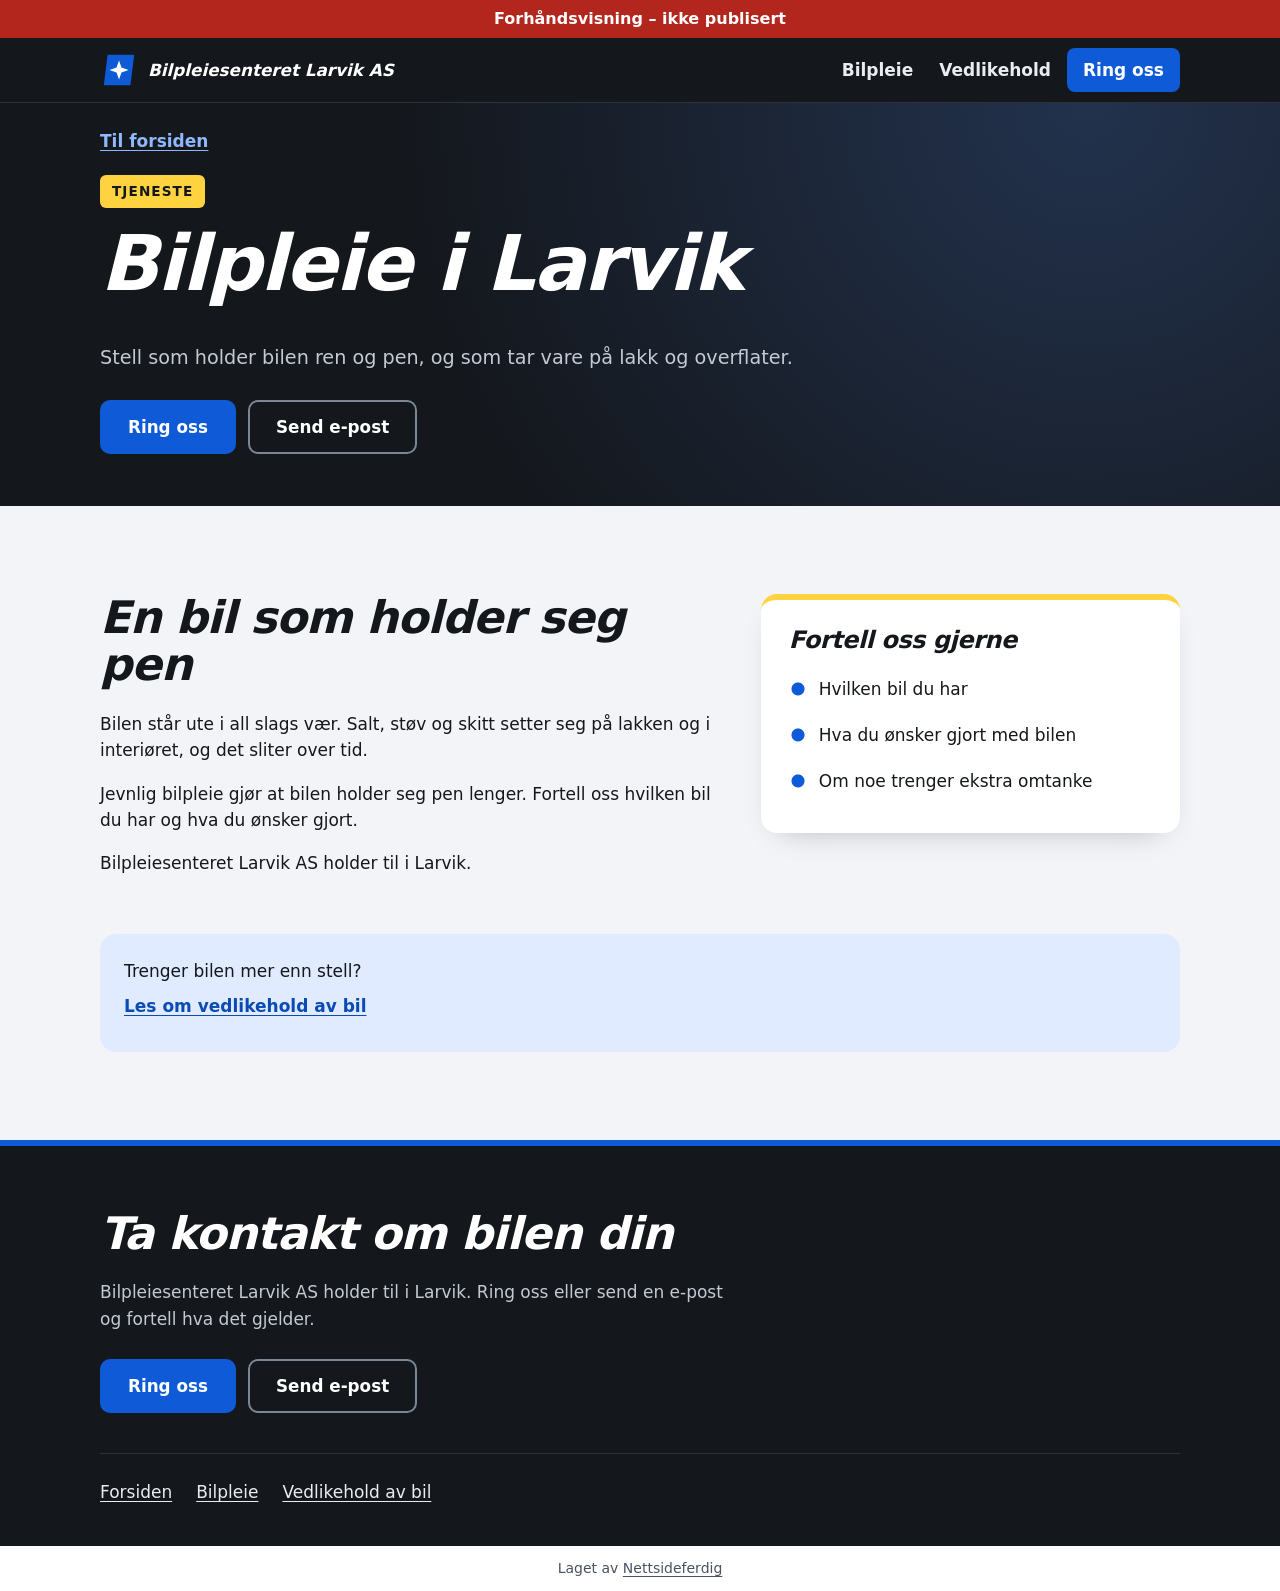
==== tjenester/bilpleie/index.html @ 91d70443 "Forhåndsvisning" ====
<!doctype html>
<html lang="nb">
<head>
<meta charset="utf-8">
<meta name="viewport" content="width=device-width, initial-scale=1">
<title>Bilstell i Larvik: bilpleie hos Bilpleiesenteret Larvik AS</title>
<meta name="description" content="Bilpleie som holder bilen ren og pen, og som tar vare på lakk og overflater. Vi holder til i Larvik. Ring oss eller send en e-post.">
<link rel="canonical" href="https://andersmathisen7-design.github.io/side-bilpleiesenteret-larvik-as-31901527/tjenester/bilpleie/">
<meta property="og:type" content="website">
<meta property="og:locale" content="nb_NO">
<meta property="og:site_name" content="Bilpleiesenteret Larvik AS">
<meta property="og:title" content="Bilstell i Larvik: bilpleie hos Bilpleiesenteret Larvik AS">
<meta property="og:description" content="Bilpleie som holder bilen ren og pen, og som tar vare på lakk og overflater. Vi holder til i Larvik. Ring oss eller send en e-post.">
<meta property="og:url" content="https://andersmathisen7-design.github.io/side-bilpleiesenteret-larvik-as-31901527/tjenester/bilpleie/">
<meta http-equiv="Content-Security-Policy" content="default-src 'none'; style-src 'self'; img-src 'self'; manifest-src 'self'; worker-src 'self'; script-src 'self'">
<link rel="stylesheet" href="../../style.css">
<meta name="theme-color" content="#0f5bd7">
<link rel="manifest" href="../../manifest.webmanifest">
<link rel="icon" href="../../icon.svg" type="image/svg+xml">
<script src="../../pwa.js" defer></script>
<meta name="robots" content="noindex,nofollow">
</head>
<body>
<div class="forhandsstripe">Forhåndsvisning – ikke publisert</div>
<header class="natt topp"><div class="bane topp-rad"><a class="logo" href="../../"><svg viewBox="0 0 40 40" aria-hidden="true"><path d="M8 4h28l-4 32H4z" fill="#0f5bd7"/><path d="M20 10l2.6 7.4L30 20l-7.4 2.6L20 30l-2.6-7.4L10 20l7.4-2.6z" fill="#fff"/></svg><span>Bilpleiesenteret Larvik AS</span></a><nav class="meny" aria-label="Hovedmeny"><a href="../../tjenester/bilpleie/">Bilpleie</a><a href="../../tjenester/vedlikehold-av-bil/">Vedlikehold</a><a class="ring" href="tel:90841950">Ring oss</a></nav></div></header>
<main>
<section class="natt side-hode"><div class="bane"><a class="tilbake" href="../../">Til forsiden</a><div><span class="stikk">Tjeneste</span></div><h1>Bilpleie i Larvik</h1><p class="ingress">Stell som holder bilen ren og pen, og som tar vare på lakk og overflater.</p><div class="knapper"><a class="knapp" href="tel:90841950">Ring oss</a><a class="knapp knapp-glass" href="mailto:firmapost@tomegil.no">Send e-post</a></div></div></section><section class="del"><div class="bane"><div class="to"><div><h2>En bil som holder seg pen</h2><p>Bilen står ute i all slags vær. Salt, støv og skitt setter seg på lakken og i interiøret, og det sliter over tid.</p><p>Jevnlig bilpleie gjør at bilen holder seg pen lenger. Fortell oss hvilken bil du har og hva du ønsker gjort.</p><p>Bilpleiesenteret Larvik AS holder til i Larvik.</p></div><aside class="boks"><h3>Fortell oss gjerne</h3><ul><li>Hvilken bil du har</li><li>Hva du ønsker gjort med bilen</li><li>Om noe trenger ekstra omtanke</li></ul></aside></div><div class="annen"><p>Trenger bilen mer enn stell?</p><a class="videre" href="../../tjenester/vedlikehold-av-bil/">Les om vedlikehold av bil</a></div></div></section>
</main>
<footer class="natt bunn" id="kontakt"><div class="bane"><h2>Ta kontakt om bilen din</h2><p>Bilpleiesenteret Larvik AS holder til i Larvik. Ring oss eller send en e-post og fortell hva det gjelder.</p><div class="knapper"><a class="knapp" href="tel:90841950">Ring oss</a><a class="knapp knapp-glass" href="mailto:firmapost@tomegil.no">Send e-post</a></div><nav aria-label="Sider"><ul class="bunn-lenker"><li><a href="../../">Forsiden</a></li><li><a href="../../tjenester/bilpleie/">Bilpleie</a></li><li><a href="../../tjenester/vedlikehold-av-bil/">Vedlikehold av bil</a></li></ul></nav></div></footer>
<p class="nf-byra">Laget av <a href="https://nettsideferdig.no/">Nettsideferdig</a></p>
</body>
</html>
---- style.css ----
/* Fast fra Sidefabrikken: bestillingswidgeten. */
:root { --nf-farge: #0f5bd7; }
#nf-bestill [hidden] { display: none !important; }
#nf-bestill button { font: inherit; padding: 0.5rem 0.9rem; margin: 0.2rem; border: 1px solid var(--nf-farge); border-radius: 6px; background: #fff; color: var(--nf-farge); cursor: pointer; }
#nf-bestill button:disabled { opacity: 0.6; }
#nf-bestill .nf-knapp { background: var(--nf-farge); color: #fff; }
#nf-bestill .nf-tjeneste { display: block; width: 100%; text-align: left; }
#nf-bestill .nf-tjeneste small, #nf-bestill .nf-vare small { display: block; color: #555; }
#nf-bestill .nf-felt { display: block; margin: 0.5rem 0; }
#nf-bestill input, #nf-bestill select, #nf-bestill textarea { font: inherit; padding: 0.4rem; border: 1px solid #c5cad3; border-radius: 4px; display: block; width: 100%; max-width: 24rem; }
#nf-bestill input[type="checkbox"], #nf-bestill input[type="radio"] { display: inline-block; width: auto; margin: 0 0.4rem 0 0; vertical-align: middle; }
#nf-bestill .nf-rad { display: flex; flex-wrap: wrap; gap: 0.5rem; }
#nf-bestill .nf-vare { padding: 0.4rem 0; border-bottom: 1px solid #e3e6eb; }
#nf-bestill .nf-feil, #nf-bestill .nf-utsolgt { color: #b3261e; }
#nf-bestill .nf-test { background: #fff4e5; padding: 0.4rem 0.8rem; border-radius: 6px; }
#nf-bestill .nf-oppsummering { font-weight: 600; }
#nf-bestill .nf-faner { display: flex; flex-wrap: wrap; gap: 0.25rem; margin: 0.5rem 0 1rem; }
#nf-bestill .nf-fane.nf-valgt, #nf-bestill .nf-dag.nf-valgt { background: var(--nf-farge); color: #fff; }
#nf-bestill .nf-adresse { position: relative; max-width: 24rem; }
#nf-bestill .nf-forslag { position: absolute; top: 100%; left: 0; right: 0; z-index: 10; max-height: 15rem; overflow-y: auto; background: #fff; border: 1px solid #c5cad3; border-radius: 4px; box-shadow: 0 4px 12px rgba(0, 0, 0, 0.15); }
#nf-bestill .nf-forslag button { display: block; width: 100%; margin: 0; border: 0; border-radius: 0; padding: 0.5rem 0.75rem; text-align: left; color: inherit; }
#nf-bestill .nf-forslag button:hover, #nf-bestill .nf-forslag button:focus { background: #f4f7fb; }
#nf-bestill .nf-dager { display: flex; flex-wrap: wrap; gap: 0.25rem; margin: 0.5rem 0; }
#nf-bestill .nf-dag.nf-full { text-decoration: line-through; color: #777; border-color: #c5cad3; }
#nf-bestill .nf-tillegg { margin: 0.5rem 0; }
#nf-bestill .nf-sporsmal { margin: 0.8rem 0; }
#nf-bestill .nf-hjelp { display: block; font-size: 0.875rem; color: #666; margin: 0.15rem 0 0.25rem; }
#nf-bestill .nf-sum { font-weight: 700; font-size: 1.15rem; }
#nf-bestill .nf-ja-nei { display: flex; gap: 1.5rem; margin-top: 0.25rem; }
.prisliste table { border-collapse: collapse; width: 100%; max-width: 36rem; }
.prisliste th, .prisliste td { text-align: left; padding: 0.4rem 0.6rem 0.4rem 0; border-bottom: 1px solid #e3e6eb; vertical-align: top; }
.prisliste td:last-child, .prisliste th:last-child { text-align: right; white-space: nowrap; padding-right: 0; }
.prisliste small { color: #555; }
.prisliste .prisinfo { font-size: 0.875rem; color: #555; }

main > section.melding, main > section.bestill { box-sizing: border-box; max-width: 42rem; margin: 0 auto; padding: 2.5rem 1.25rem 3.5rem; }
.nf-skjema .nf-felt { display: block; margin: 0.75rem 0; }
.nf-skjema label, .nf-skjema legend { display: block; font-weight: 600; }
.nf-skjema fieldset { border: 0; padding: 0; margin: 0.75rem 0; min-width: 0; }
.nf-skjema fieldset label { font-weight: 400; }
.nf-skjema input, .nf-skjema textarea { font: inherit; padding: 0.5rem; border: 1px solid #c5cad3; border-radius: 4px; display: block; width: 100%; max-width: 32rem; }
.nf-skjema input[type="radio"] { display: inline-block; width: auto; margin: 0 0.4rem 0 0; vertical-align: middle; }
.nf-skjema input:focus, .nf-skjema textarea:focus { outline: 2px solid var(--nf-farge); outline-offset: 1px; }
.nf-skjema button { font: inherit; font-weight: 600; border: 0; cursor: pointer; padding: 0.85rem 1.5rem; border-radius: 6px; background: var(--nf-farge); color: #fff; min-height: 44px; }
.nf-skjema .nf-info { font-size: 0.875rem; color: #555; }

/* Designet */
*{box-sizing:border-box}body{margin:0;font-family:system-ui,Segoe UI,Helvetica,Arial,sans-serif;font-size:17px;line-height:1.55;color:#14171c;background:#f2f4f7}h1,h2,h3{font-weight:800;font-style:italic;line-height:1.05;margin:0 0 .5em;letter-spacing:-.02em}h1{font-size:clamp(2.2rem,8.5vw,4.8rem)}h2{font-size:clamp(1.7rem,5.5vw,2.8rem)}h3{font-size:1.5rem}p{margin:0 0 1em;max-width:60ch}a{color:#0b4bb5;text-underline-offset:3px}a:focus-visible,summary:focus-visible{outline:3px solid #0f5bd7;outline-offset:3px;border-radius:6px}.natt a:focus-visible{outline-color:#ffd23f}svg{display:block;width:100%;height:auto}.bane{max-width:1120px;margin:0 auto;padding-left:20px;padding-right:20px}.natt{background:#14171c;color:#e9edf2}.natt h1,.natt h2,.natt h3{color:#fff}.natt p{color:#c3cad4}.topp{border-bottom:1px solid #2b323c}.topp-rad{display:flex;flex-wrap:wrap;align-items:center;justify-content:space-between;gap:0 20px;padding-top:8px;padding-bottom:8px}.logo{display:inline-flex;align-items:center;gap:10px;min-height:48px;color:#fff;text-decoration:none;font-weight:800;font-style:italic;font-size:1.05rem}.logo svg{width:38px;flex:none}.meny{display:flex;flex-wrap:wrap;align-items:center;gap:4px 6px}.meny a{display:inline-flex;align-items:center;min-height:44px;padding:0 10px;color:#e9edf2;text-decoration:none;font-weight:600}.meny a:first-child{padding-left:0}.meny a:hover{color:#8fb8ff}.meny .ring{background:#0f5bd7;color:#fff;border-radius:8px;padding:0 16px}.meny .ring:hover{background:#0b4bb5;color:#fff}.stikk{display:inline-block;margin:0 0 16px;padding:6px 12px;border-radius:6px;background:#ffd23f;color:#14171c;font-weight:800;font-size:.85rem;letter-spacing:.08em;text-transform:uppercase}.natt .stikk{color:#14171c}.ingress{font-size:1.2rem}.knapper{display:flex;flex-wrap:wrap;gap:12px;margin-top:1.6em}.knapp{display:inline-flex;align-items:center;justify-content:center;min-height:54px;padding:0 28px;border-radius:10px;background:#0f5bd7;color:#fff;font-weight:800;text-decoration:none;font-size:1.05rem}.knapp:hover{background:#0b4bb5}.knapp-glass{background:transparent;color:#fff;box-shadow:inset 0 0 0 2px #7b8796}.knapp-glass:hover{background:#1d2229}.videre{display:inline-flex;align-items:center;min-height:44px;font-weight:700}.hero{padding:40px 0 0;background:radial-gradient(circle at 80% 20%,#22324d 0,#14171c 60%)}.hero-rute{display:grid;gap:8px}.hero-bil{max-width:620px;width:100%;margin-left:auto;padding-top:16px}.del{padding:64px 0}.kort-rute{display:grid;gap:20px;margin-top:28px}.kort{background:#fff;border-radius:16px;padding:28px;border-top:6px solid #0f5bd7;box-shadow:0 12px 30px -20px #14171c66;display:flex;flex-direction:column}.kort-gul{border-top-color:#ffd23f}.kort svg{width:56px;margin-bottom:16px}.kort .videre{margin-top:auto}.om{padding:72px 0;background:linear-gradient(115deg,#14171c 0 62%,#1b2330 62% 74%,#14171c 74% 80%,#1b2330 80% 100%)}.natt .om-stort{font-size:clamp(1.5rem,4.8vw,2.4rem);font-weight:800;font-style:italic;line-height:1.15;color:#fff;max-width:24ch;margin:0 0 .7em}.natt .merke-tekst{color:#8fb8ff;font-size:.9rem;font-style:normal;font-weight:800;letter-spacing:.1em;text-transform:uppercase;margin:0 0 14px;line-height:1.4}.sjekk{list-style:none;margin:28px 0 0;padding:0;display:grid;gap:14px}.sjekk li{border-radius:12px;padding:18px 18px 18px 56px;font-weight:600;background:radial-gradient(circle at 28px 50%,#0f5bd7 9px,transparent 10px),#fff}.faq{margin-top:48px;max-width:760px}.faq details{background:#fff;border-radius:12px;padding:0 20px;margin-bottom:10px}.faq summary{padding:16px 0;font-weight:700;cursor:pointer}.bunn{padding:64px 0 32px;border-top:6px solid #0f5bd7}.bunn-lenker{list-style:none;margin:40px 0 0;padding:16px 0 0;border-top:1px solid #2b323c;display:flex;flex-wrap:wrap;gap:0 24px}.bunn-lenker a{display:inline-flex;align-items:center;min-height:44px;color:#e9edf2}.side-hode{padding:16px 0 52px;background:radial-gradient(circle at 85% 0,#22324d 0,#14171c 60%)}.tilbake{display:inline-flex;align-items:center;min-height:44px;color:#8fb8ff;font-weight:600;margin-bottom:12px}.to{display:grid;gap:32px}.boks{background:#fff;border-radius:16px;padding:28px;border-top:6px solid #ffd23f;box-shadow:0 12px 30px -20px #14171c66}.boks ul{list-style:none;margin:0;padding:0}.boks li{padding:10px 0 10px 30px;background:radial-gradient(circle at 9px 1.35em,#0f5bd7 6px,transparent 7px)}.annen{margin-top:40px;background:#e1ebff;border-radius:16px;padding:24px}.annen p{margin:0}.melding{padding:56px 20px;max-width:680px;margin:0 auto}.nf-skjema label{display:block;font-weight:700;margin-bottom:6px}.nf-skjema input,.nf-skjema textarea{width:100%;padding:12px;border:1px solid #7b8796;border-radius:10px;font:inherit;background:#fff}.nf-skjema .nf-felt{margin-bottom:16px}.nf-skjema .knapp{border:0;cursor:pointer}@media(min-width:760px){.hero{padding-top:72px}.hero-rute{grid-template-columns:1fr 1fr;align-items:end;gap:24px}.kort-rute{grid-template-columns:1fr 1fr}.sjekk{grid-template-columns:repeat(3,1fr)}.to{grid-template-columns:1.2fr .8fr;align-items:start}.del{padding:88px 0}.kort{padding:36px}}

/* Fast fra Sidefabrikken */
.forhandsstripe { display: block !important; position: relative !important; z-index: 2147483647 !important; background: #b3261e !important; color: #fff !important; text-align: center !important; padding: 0.5rem 1rem !important; font: 600 1rem/1.4 system-ui, sans-serif !important; visibility: visible !important; opacity: 1 !important; max-height: none !important; height: auto !important; min-height: 0 !important; overflow: visible !important; margin: 0 !important; top: auto !important; left: auto !important; right: auto !important; bottom: auto !important; width: auto !important; transform: none !important; clip-path: none !important; filter: none !important; text-indent: 0 !important; font-size: 1rem !important; }
.nf-byra { display: block !important; position: static !important; inset: auto !important; z-index: auto !important; background: #fff !important; color: #4a5160 !important; text-align: center !important; padding: 0.75rem 1rem !important; margin: 0 !important; width: auto !important; max-width: none !important; height: auto !important; min-height: 0 !important; max-height: none !important; overflow: visible !important; visibility: visible !important; opacity: 1 !important; transform: none !important; clip-path: none !important; filter: none !important; font: 400 0.875rem/1.5 system-ui, sans-serif !important; letter-spacing: normal !important; text-indent: 0 !important; text-transform: none !important; }
.nf-byra a { display: inline !important; position: static !important; color: inherit !important; text-decoration: underline !important; font: inherit !important; visibility: visible !important; opacity: 1 !important; pointer-events: auto !important; }
.nf-felle { display: none !important; position: absolute !important; left: -10000px !important; width: 1px !important; height: 1px !important; overflow: hidden !important; }
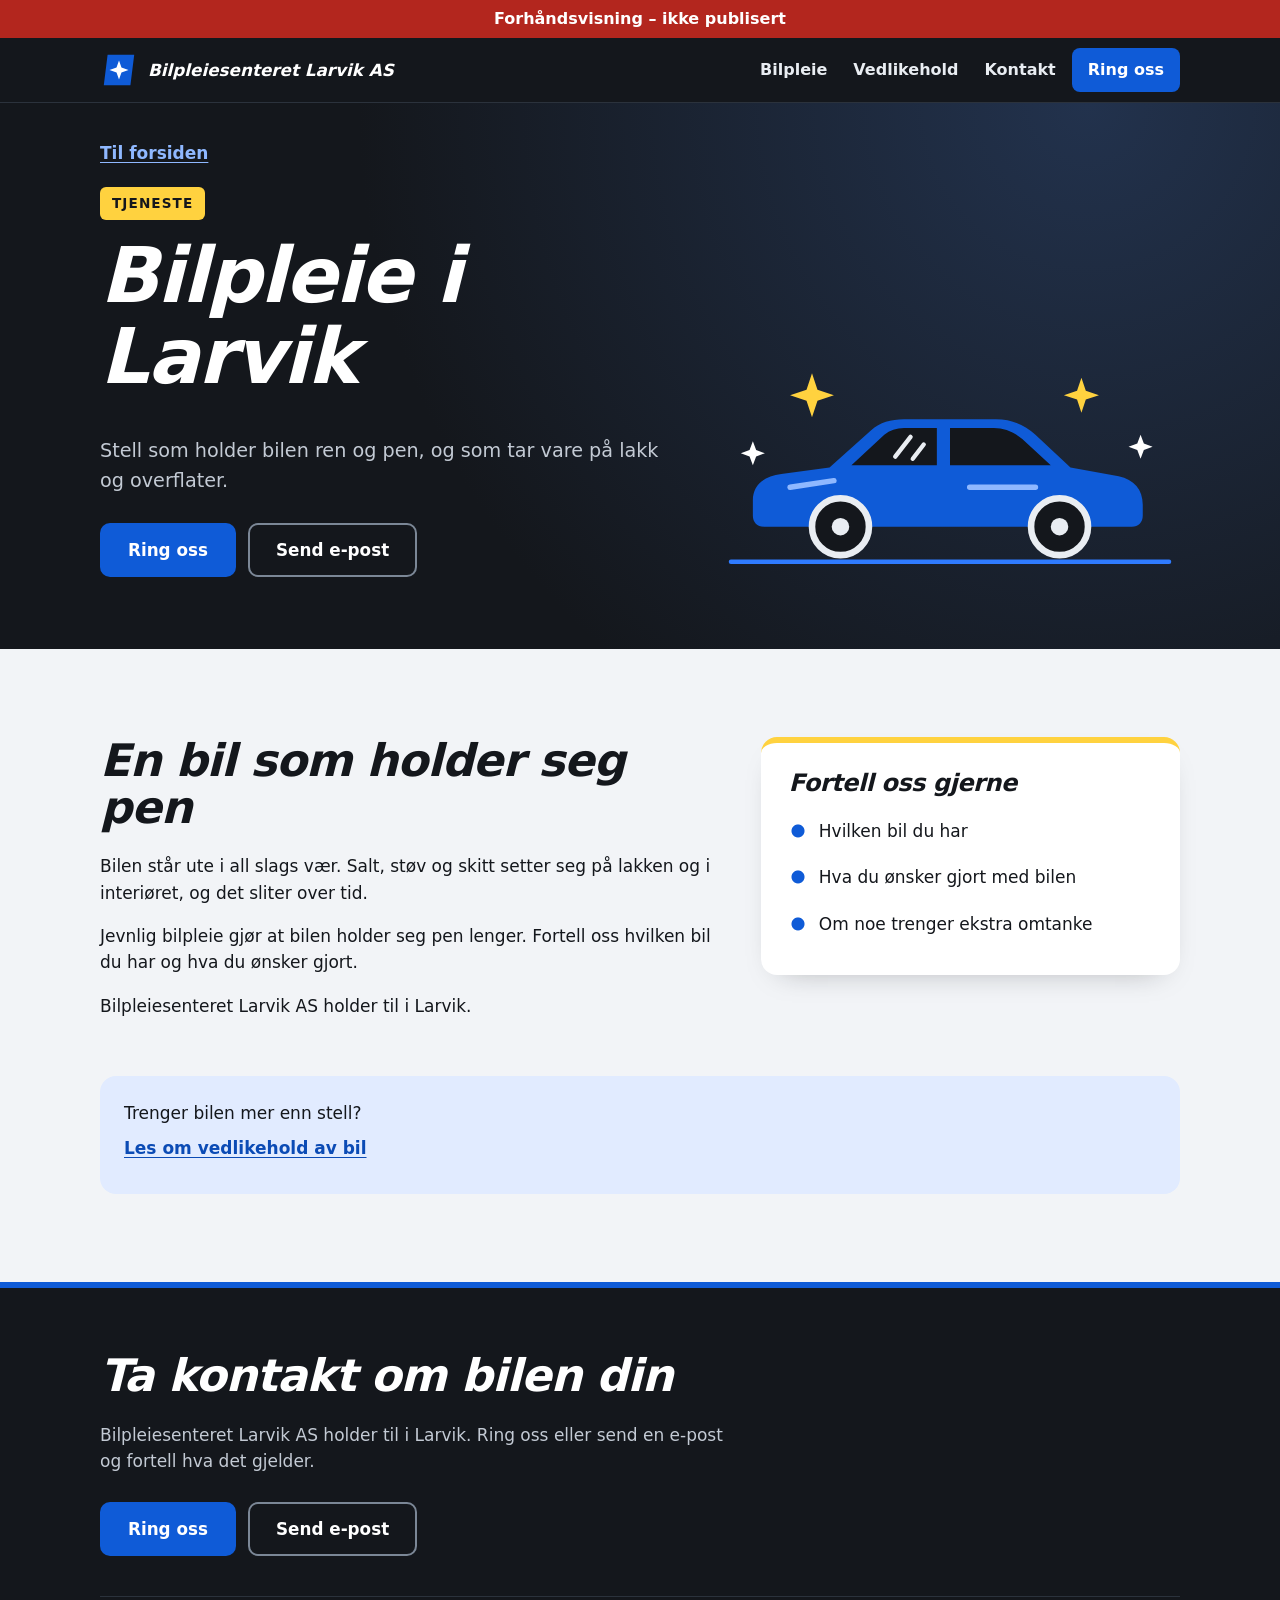
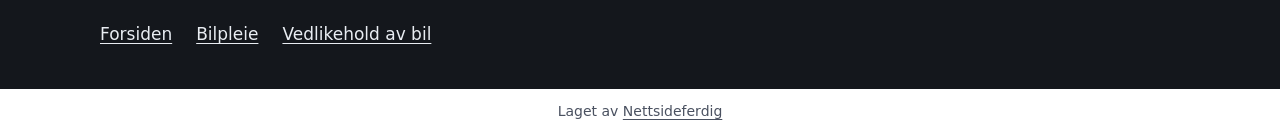
==== commit cb62ee12: "Forhåndsvisning" ====
--- a/tjenester/bilpleie/index.html
+++ b/tjenester/bilpleie/index.html
@@ -22,9 +22,9 @@
 </head>
 <body>
 <div class="forhandsstripe">Forhåndsvisning – ikke publisert</div>
-<header class="natt topp"><div class="bane topp-rad"><a class="logo" href="../../"><svg viewBox="0 0 40 40" aria-hidden="true"><path d="M8 4h28l-4 32H4z" fill="#0f5bd7"/><path d="M20 10l2.6 7.4L30 20l-7.4 2.6L20 30l-2.6-7.4L10 20l7.4-2.6z" fill="#fff"/></svg><span>Bilpleiesenteret Larvik AS</span></a><nav class="meny" aria-label="Hovedmeny"><a href="../../tjenester/bilpleie/">Bilpleie</a><a href="../../tjenester/vedlikehold-av-bil/">Vedlikehold</a><a class="ring" href="tel:90841950">Ring oss</a></nav></div></header>
+<header class="natt topp"><div class="bane topp-rad"><a class="logo" href="../../"><svg viewBox="0 0 40 40" aria-hidden="true"><path d="M8 4h28l-4 32H4z" fill="#0f5bd7"/><path d="M20 10l2.6 7.4L30 20l-7.4 2.6L20 30l-2.6-7.4L10 20l7.4-2.6z" fill="#fff"/></svg><span>Bilpleiesenteret Larvik AS</span></a><nav class="meny" aria-label="Hovedmeny"><a href="../../tjenester/bilpleie/">Bilpleie</a><a href="../../tjenester/vedlikehold-av-bil/">Vedlikehold</a><a href="#kontakt">Kontakt</a><a class="ring" href="tel:90841950">Ring oss</a></nav></div></header>
 <main>
-<section class="natt side-hode"><div class="bane"><a class="tilbake" href="../../">Til forsiden</a><div><span class="stikk">Tjeneste</span></div><h1>Bilpleie i Larvik</h1><p class="ingress">Stell som holder bilen ren og pen, og som tar vare på lakk og overflater.</p><div class="knapper"><a class="knapp" href="tel:90841950">Ring oss</a><a class="knapp knapp-glass" href="mailto:firmapost@tomegil.no">Send e-post</a></div></div></section><section class="del"><div class="bane"><div class="to"><div><h2>En bil som holder seg pen</h2><p>Bilen står ute i all slags vær. Salt, støv og skitt setter seg på lakken og i interiøret, og det sliter over tid.</p><p>Jevnlig bilpleie gjør at bilen holder seg pen lenger. Fortell oss hvilken bil du har og hva du ønsker gjort.</p><p>Bilpleiesenteret Larvik AS holder til i Larvik.</p></div><aside class="boks"><h3>Fortell oss gjerne</h3><ul><li>Hvilken bil du har</li><li>Hva du ønsker gjort med bilen</li><li>Om noe trenger ekstra omtanke</li></ul></aside></div><div class="annen"><p>Trenger bilen mer enn stell?</p><a class="videre" href="../../tjenester/vedlikehold-av-bil/">Les om vedlikehold av bil</a></div></div></section>
+<section class="natt side-hode"><div class="bane hode-rute"><div><a class="tilbake" href="../../">Til forsiden</a><div><span class="stikk">Tjeneste</span></div><h1>Bilpleie i Larvik</h1><p class="ingress">Stell som holder bilen ren og pen, og som tar vare på lakk og overflater.</p><div class="knapper"><a class="knapp" href="tel:90841950">Ring oss</a><a class="knapp knapp-glass" href="mailto:firmapost@tomegil.no">Send e-post</a></div></div><div class="hode-bil" aria-hidden="true"><svg viewBox="0 0 420 200"><path d="M84 14l5 15 15 5-15 5-5 15-5-15-15-5 15-5z" fill="#ffd23f"/><path d="M330 18l4 12 12 4-12 4-4 12-4-12-12-4 12-4z" fill="#ffd23f"/><path d="M384 70l3 8 8 3-8 3-3 8-3-8-8-3 8-3z" fill="#fff"/><path d="M30 76l3 8 8 3-8 3-3 8-3-8-8-3 8-3z" fill="#fff"/><path d="M30 130c0-14 10-22 26-24l44-6 38-34c8-7 18-10 30-10h84c14 0 26 5 36 14l32 30 44 8c14 3 22 12 22 26v10c0 6-4 10-10 10H40c-6 0-10-4-10-10z" fill="#0f5bd7"/><path d="M150 70c5-4 11-6 18-6h30v34h-78zM210 64h40c10 0 19 4 26 10l26 24h-92z" fill="#14171c"/><path d="M64 118l40-6M228 118l60 0" stroke="#8fb8ff" stroke-width="5" stroke-linecap="round" fill="none"/><path d="M160 90l14-18M176 92l10-13" stroke="#e9edf2" stroke-width="4" stroke-linecap="round" fill="none"/><circle cx="110" cy="154" r="26" fill="#14171c" stroke="#e9edf2" stroke-width="6"/><circle cx="110" cy="154" r="8" fill="#e9edf2"/><circle cx="310" cy="154" r="26" fill="#14171c" stroke="#e9edf2" stroke-width="6"/><circle cx="310" cy="154" r="8" fill="#e9edf2"/><path d="M10 186h400" stroke="#2f7bff" stroke-width="4" stroke-linecap="round" fill="none"/></svg></div></div></section><section class="del"><div class="bane"><div class="to"><div><h2>En bil som holder seg pen</h2><p>Bilen står ute i all slags vær. Salt, støv og skitt setter seg på lakken og i interiøret, og det sliter over tid.</p><p>Jevnlig bilpleie gjør at bilen holder seg pen lenger. Fortell oss hvilken bil du har og hva du ønsker gjort.</p><p>Bilpleiesenteret Larvik AS holder til i Larvik.</p></div><aside class="boks"><h3>Fortell oss gjerne</h3><ul><li>Hvilken bil du har</li><li>Hva du ønsker gjort med bilen</li><li>Om noe trenger ekstra omtanke</li></ul></aside></div><div class="annen"><p>Trenger bilen mer enn stell?</p><a class="videre" href="../../tjenester/vedlikehold-av-bil/">Les om vedlikehold av bil</a></div></div></section>
 </main>
 <footer class="natt bunn" id="kontakt"><div class="bane"><h2>Ta kontakt om bilen din</h2><p>Bilpleiesenteret Larvik AS holder til i Larvik. Ring oss eller send en e-post og fortell hva det gjelder.</p><div class="knapper"><a class="knapp" href="tel:90841950">Ring oss</a><a class="knapp knapp-glass" href="mailto:firmapost@tomegil.no">Send e-post</a></div><nav aria-label="Sider"><ul class="bunn-lenker"><li><a href="../../">Forsiden</a></li><li><a href="../../tjenester/bilpleie/">Bilpleie</a></li><li><a href="../../tjenester/vedlikehold-av-bil/">Vedlikehold av bil</a></li></ul></nav></div></footer>
 <p class="nf-byra">Laget av <a href="https://nettsideferdig.no/">Nettsideferdig</a></p>
--- a/style.css
+++ b/style.css
@@ -45,7 +45,7 @@
 .nf-skjema .nf-info { font-size: 0.875rem; color: #555; }
 
 /* Designet */
-*{box-sizing:border-box}body{margin:0;font-family:system-ui,Segoe UI,Helvetica,Arial,sans-serif;font-size:17px;line-height:1.55;color:#14171c;background:#f2f4f7}h1,h2,h3{font-weight:800;font-style:italic;line-height:1.05;margin:0 0 .5em;letter-spacing:-.02em}h1{font-size:clamp(2.2rem,8.5vw,4.8rem)}h2{font-size:clamp(1.7rem,5.5vw,2.8rem)}h3{font-size:1.5rem}p{margin:0 0 1em;max-width:60ch}a{color:#0b4bb5;text-underline-offset:3px}a:focus-visible,summary:focus-visible{outline:3px solid #0f5bd7;outline-offset:3px;border-radius:6px}.natt a:focus-visible{outline-color:#ffd23f}svg{display:block;width:100%;height:auto}.bane{max-width:1120px;margin:0 auto;padding-left:20px;padding-right:20px}.natt{background:#14171c;color:#e9edf2}.natt h1,.natt h2,.natt h3{color:#fff}.natt p{color:#c3cad4}.topp{border-bottom:1px solid #2b323c}.topp-rad{display:flex;flex-wrap:wrap;align-items:center;justify-content:space-between;gap:0 20px;padding-top:8px;padding-bottom:8px}.logo{display:inline-flex;align-items:center;gap:10px;min-height:48px;color:#fff;text-decoration:none;font-weight:800;font-style:italic;font-size:1.05rem}.logo svg{width:38px;flex:none}.meny{display:flex;flex-wrap:wrap;align-items:center;gap:4px 6px}.meny a{display:inline-flex;align-items:center;min-height:44px;padding:0 10px;color:#e9edf2;text-decoration:none;font-weight:600}.meny a:first-child{padding-left:0}.meny a:hover{color:#8fb8ff}.meny .ring{background:#0f5bd7;color:#fff;border-radius:8px;padding:0 16px}.meny .ring:hover{background:#0b4bb5;color:#fff}.stikk{display:inline-block;margin:0 0 16px;padding:6px 12px;border-radius:6px;background:#ffd23f;color:#14171c;font-weight:800;font-size:.85rem;letter-spacing:.08em;text-transform:uppercase}.natt .stikk{color:#14171c}.ingress{font-size:1.2rem}.knapper{display:flex;flex-wrap:wrap;gap:12px;margin-top:1.6em}.knapp{display:inline-flex;align-items:center;justify-content:center;min-height:54px;padding:0 28px;border-radius:10px;background:#0f5bd7;color:#fff;font-weight:800;text-decoration:none;font-size:1.05rem}.knapp:hover{background:#0b4bb5}.knapp-glass{background:transparent;color:#fff;box-shadow:inset 0 0 0 2px #7b8796}.knapp-glass:hover{background:#1d2229}.videre{display:inline-flex;align-items:center;min-height:44px;font-weight:700}.hero{padding:40px 0 0;background:radial-gradient(circle at 80% 20%,#22324d 0,#14171c 60%)}.hero-rute{display:grid;gap:8px}.hero-bil{max-width:620px;width:100%;margin-left:auto;padding-top:16px}.del{padding:64px 0}.kort-rute{display:grid;gap:20px;margin-top:28px}.kort{background:#fff;border-radius:16px;padding:28px;border-top:6px solid #0f5bd7;box-shadow:0 12px 30px -20px #14171c66;display:flex;flex-direction:column}.kort-gul{border-top-color:#ffd23f}.kort svg{width:56px;margin-bottom:16px}.kort .videre{margin-top:auto}.om{padding:72px 0;background:linear-gradient(115deg,#14171c 0 62%,#1b2330 62% 74%,#14171c 74% 80%,#1b2330 80% 100%)}.natt .om-stort{font-size:clamp(1.5rem,4.8vw,2.4rem);font-weight:800;font-style:italic;line-height:1.15;color:#fff;max-width:24ch;margin:0 0 .7em}.natt .merke-tekst{color:#8fb8ff;font-size:.9rem;font-style:normal;font-weight:800;letter-spacing:.1em;text-transform:uppercase;margin:0 0 14px;line-height:1.4}.sjekk{list-style:none;margin:28px 0 0;padding:0;display:grid;gap:14px}.sjekk li{border-radius:12px;padding:18px 18px 18px 56px;font-weight:600;background:radial-gradient(circle at 28px 50%,#0f5bd7 9px,transparent 10px),#fff}.faq{margin-top:48px;max-width:760px}.faq details{background:#fff;border-radius:12px;padding:0 20px;margin-bottom:10px}.faq summary{padding:16px 0;font-weight:700;cursor:pointer}.bunn{padding:64px 0 32px;border-top:6px solid #0f5bd7}.bunn-lenker{list-style:none;margin:40px 0 0;padding:16px 0 0;border-top:1px solid #2b323c;display:flex;flex-wrap:wrap;gap:0 24px}.bunn-lenker a{display:inline-flex;align-items:center;min-height:44px;color:#e9edf2}.side-hode{padding:16px 0 52px;background:radial-gradient(circle at 85% 0,#22324d 0,#14171c 60%)}.tilbake{display:inline-flex;align-items:center;min-height:44px;color:#8fb8ff;font-weight:600;margin-bottom:12px}.to{display:grid;gap:32px}.boks{background:#fff;border-radius:16px;padding:28px;border-top:6px solid #ffd23f;box-shadow:0 12px 30px -20px #14171c66}.boks ul{list-style:none;margin:0;padding:0}.boks li{padding:10px 0 10px 30px;background:radial-gradient(circle at 9px 1.35em,#0f5bd7 6px,transparent 7px)}.annen{margin-top:40px;background:#e1ebff;border-radius:16px;padding:24px}.annen p{margin:0}.melding{padding:56px 20px;max-width:680px;margin:0 auto}.nf-skjema label{display:block;font-weight:700;margin-bottom:6px}.nf-skjema input,.nf-skjema textarea{width:100%;padding:12px;border:1px solid #7b8796;border-radius:10px;font:inherit;background:#fff}.nf-skjema .nf-felt{margin-bottom:16px}.nf-skjema .knapp{border:0;cursor:pointer}@media(min-width:760px){.hero{padding-top:72px}.hero-rute{grid-template-columns:1fr 1fr;align-items:end;gap:24px}.kort-rute{grid-template-columns:1fr 1fr}.sjekk{grid-template-columns:repeat(3,1fr)}.to{grid-template-columns:1.2fr .8fr;align-items:start}.del{padding:88px 0}.kort{padding:36px}}
+*{box-sizing:border-box}body{margin:0;font-family:system-ui,Segoe UI,Helvetica,Arial,sans-serif;font-size:17px;line-height:1.55;color:#14171c;background:#f2f4f7}h1,h2,h3{font-weight:800;font-style:italic;line-height:1.05;margin:0 0 .5em;letter-spacing:-.02em}h1{font-size:clamp(2.2rem,8.5vw,4.8rem)}h2{font-size:clamp(1.7rem,5.5vw,2.8rem)}h3{font-size:1.5rem}p{margin:0 0 1em;max-width:60ch}a{color:#0b4bb5;text-underline-offset:3px}a:focus-visible,summary:focus-visible{outline:3px solid #0f5bd7;outline-offset:3px;border-radius:6px}.natt a:focus-visible{outline-color:#ffd23f}svg{display:block;width:100%;height:auto}.bane{max-width:1120px;margin:0 auto;padding-left:20px;padding-right:20px}.natt{background:#14171c;color:#e9edf2}.natt h1,.natt h2,.natt h3{color:#fff}.natt p{color:#c3cad4}.topp{border-bottom:1px solid #2b323c}.topp-rad{display:flex;flex-wrap:wrap;align-items:center;justify-content:space-between;gap:0 20px;padding-top:8px;padding-bottom:8px}.logo{display:inline-flex;align-items:center;gap:10px;min-height:48px;color:#fff;text-decoration:none;font-weight:800;font-style:italic;font-size:1.05rem}.logo svg{width:38px;flex:none}.meny{display:flex;flex-wrap:wrap;align-items:center;gap:4px}.meny a{display:inline-flex;align-items:center;min-height:44px;padding:0 8px;color:#e9edf2;text-decoration:none;font-weight:600;font-size:.9rem}.meny a:first-child{padding-left:0}.meny a:hover{color:#8fb8ff}.meny .ring{background:#0f5bd7;color:#fff;border-radius:8px;padding:0 12px}.meny .ring:hover{background:#0b4bb5;color:#fff}.stikk{display:inline-block;margin:0 0 16px;padding:6px 12px;border-radius:6px;background:#ffd23f;color:#14171c;font-weight:800;font-size:.85rem;letter-spacing:.08em;text-transform:uppercase}.natt .stikk{color:#14171c}.ingress{font-size:1.2rem}.knapper{display:flex;flex-wrap:wrap;gap:12px;margin-top:1.6em}.knapp{display:inline-flex;align-items:center;justify-content:center;min-height:54px;padding:0 28px;border-radius:10px;background:#0f5bd7;color:#fff;font-weight:800;text-decoration:none;font-size:1.05rem}.knapp:hover{background:#0b4bb5}.knapp-glass{background:transparent;color:#fff;box-shadow:inset 0 0 0 2px #7b8796}.knapp-glass:hover{background:#1d2229}.videre{display:inline-flex;align-items:center;min-height:44px;font-weight:700}.hero{padding:40px 0 48px;background:radial-gradient(circle at 80% 20%,#22324d 0,#14171c 60%)}.hero-rute{display:grid;gap:24px}.hero-bil{max-width:620px;width:100%;margin-left:auto}.del{padding:64px 0}.kort-rute{display:grid;gap:20px;margin-top:28px}.kort{background:#fff;border-radius:16px;padding:28px;border-top:6px solid #0f5bd7;box-shadow:0 12px 30px -20px #14171c66;display:flex;flex-direction:column}.kort-gul{border-top-color:#ffd23f}.kort svg{width:56px;margin-bottom:16px}.kort .videre{margin-top:auto}.om{padding:72px 0;background:linear-gradient(115deg,#14171c 0 62%,#1b2330 62% 74%,#14171c 74% 80%,#1b2330 80% 100%)}.natt .om-stort{font-size:clamp(1.5rem,4.8vw,2.4rem);font-weight:800;font-style:italic;line-height:1.15;color:#fff;max-width:24ch;margin:0 0 .7em}.natt .merke-tekst{color:#8fb8ff;font-size:.9rem;font-style:normal;font-weight:800;letter-spacing:.1em;text-transform:uppercase;margin:0 0 14px;line-height:1.4}.sjekk{list-style:none;margin:28px 0 0;padding:0;display:grid;gap:14px}.sjekk li{display:flex;align-items:center;gap:16px;background:#fff;border-radius:16px;padding:22px 24px;font-weight:700;font-size:1.1rem;line-height:1.3;box-shadow:0 12px 30px -20px #14171c66}.nr{display:inline-flex;align-items:center;justify-content:center;flex:none;width:48px;height:48px;border-radius:50%;background:#0f5bd7;color:#fff;font-weight:800;font-style:italic;font-size:1.3rem}.faq{margin-top:48px;max-width:760px}.faq details{background:#fff;border-radius:12px;padding:0 20px;margin-bottom:10px}.faq summary{padding:16px 0;font-weight:700;cursor:pointer}.bunn{padding:64px 0 32px;border-top:6px solid #0f5bd7}.bunn-lenker{list-style:none;margin:40px 0 0;padding:16px 0 0;border-top:1px solid #2b323c;display:flex;flex-wrap:wrap;gap:0 24px}.bunn-lenker a{display:inline-flex;align-items:center;min-height:44px;color:#e9edf2}.side-hode{padding:16px 0 48px;background:radial-gradient(circle at 85% 0,#22324d 0,#14171c 60%)}.hode-rute{display:grid;gap:28px}.hode-bil{max-width:460px;width:100%}.tilbake{display:inline-flex;align-items:center;min-height:44px;color:#8fb8ff;font-weight:600;margin-bottom:12px}.to{display:grid;gap:32px}.boks{background:#fff;border-radius:16px;padding:28px;border-top:6px solid #ffd23f;box-shadow:0 12px 30px -20px #14171c66}.boks ul{list-style:none;margin:0;padding:0}.boks li{padding:10px 0 10px 30px;background:radial-gradient(circle at 9px 1.35em,#0f5bd7 6px,transparent 7px)}.annen{margin-top:40px;background:#e1ebff;border-radius:16px;padding:24px}.annen p{margin:0}.melding{padding:56px 20px;max-width:680px;margin:0 auto}.nf-skjema label{display:block;font-weight:700;margin-bottom:6px}.nf-skjema input,.nf-skjema textarea{width:100%;padding:12px;border:1px solid #7b8796;border-radius:10px;font:inherit;background:#fff}.nf-skjema .nf-felt{margin-bottom:16px}.nf-skjema .knapp{border:0;cursor:pointer}@media(min-width:760px){.meny{gap:4px 6px}.meny a{font-size:1rem;padding:0 10px}.meny .ring{padding:0 16px}.hero{padding:72px 0 80px}.hero-rute{grid-template-columns:1fr 1fr;align-items:end}.side-hode{padding:28px 0 72px}.hode-rute{grid-template-columns:1.1fr .9fr;align-items:end}.hode-bil{margin-left:auto}.kort-rute{grid-template-columns:1fr 1fr}.sjekk{grid-template-columns:repeat(3,1fr)}.sjekk li{flex-direction:column;align-items:flex-start;padding:28px;min-height:150px}.to{grid-template-columns:1.2fr .8fr;align-items:start}.del{padding:88px 0}.kort{padding:36px}}
 
 /* Fast fra Sidefabrikken */
 .forhandsstripe { display: block !important; position: relative !important; z-index: 2147483647 !important; background: #b3261e !important; color: #fff !important; text-align: center !important; padding: 0.5rem 1rem !important; font: 600 1rem/1.4 system-ui, sans-serif !important; visibility: visible !important; opacity: 1 !important; max-height: none !important; height: auto !important; min-height: 0 !important; overflow: visible !important; margin: 0 !important; top: auto !important; left: auto !important; right: auto !important; bottom: auto !important; width: auto !important; transform: none !important; clip-path: none !important; filter: none !important; text-indent: 0 !important; font-size: 1rem !important; }
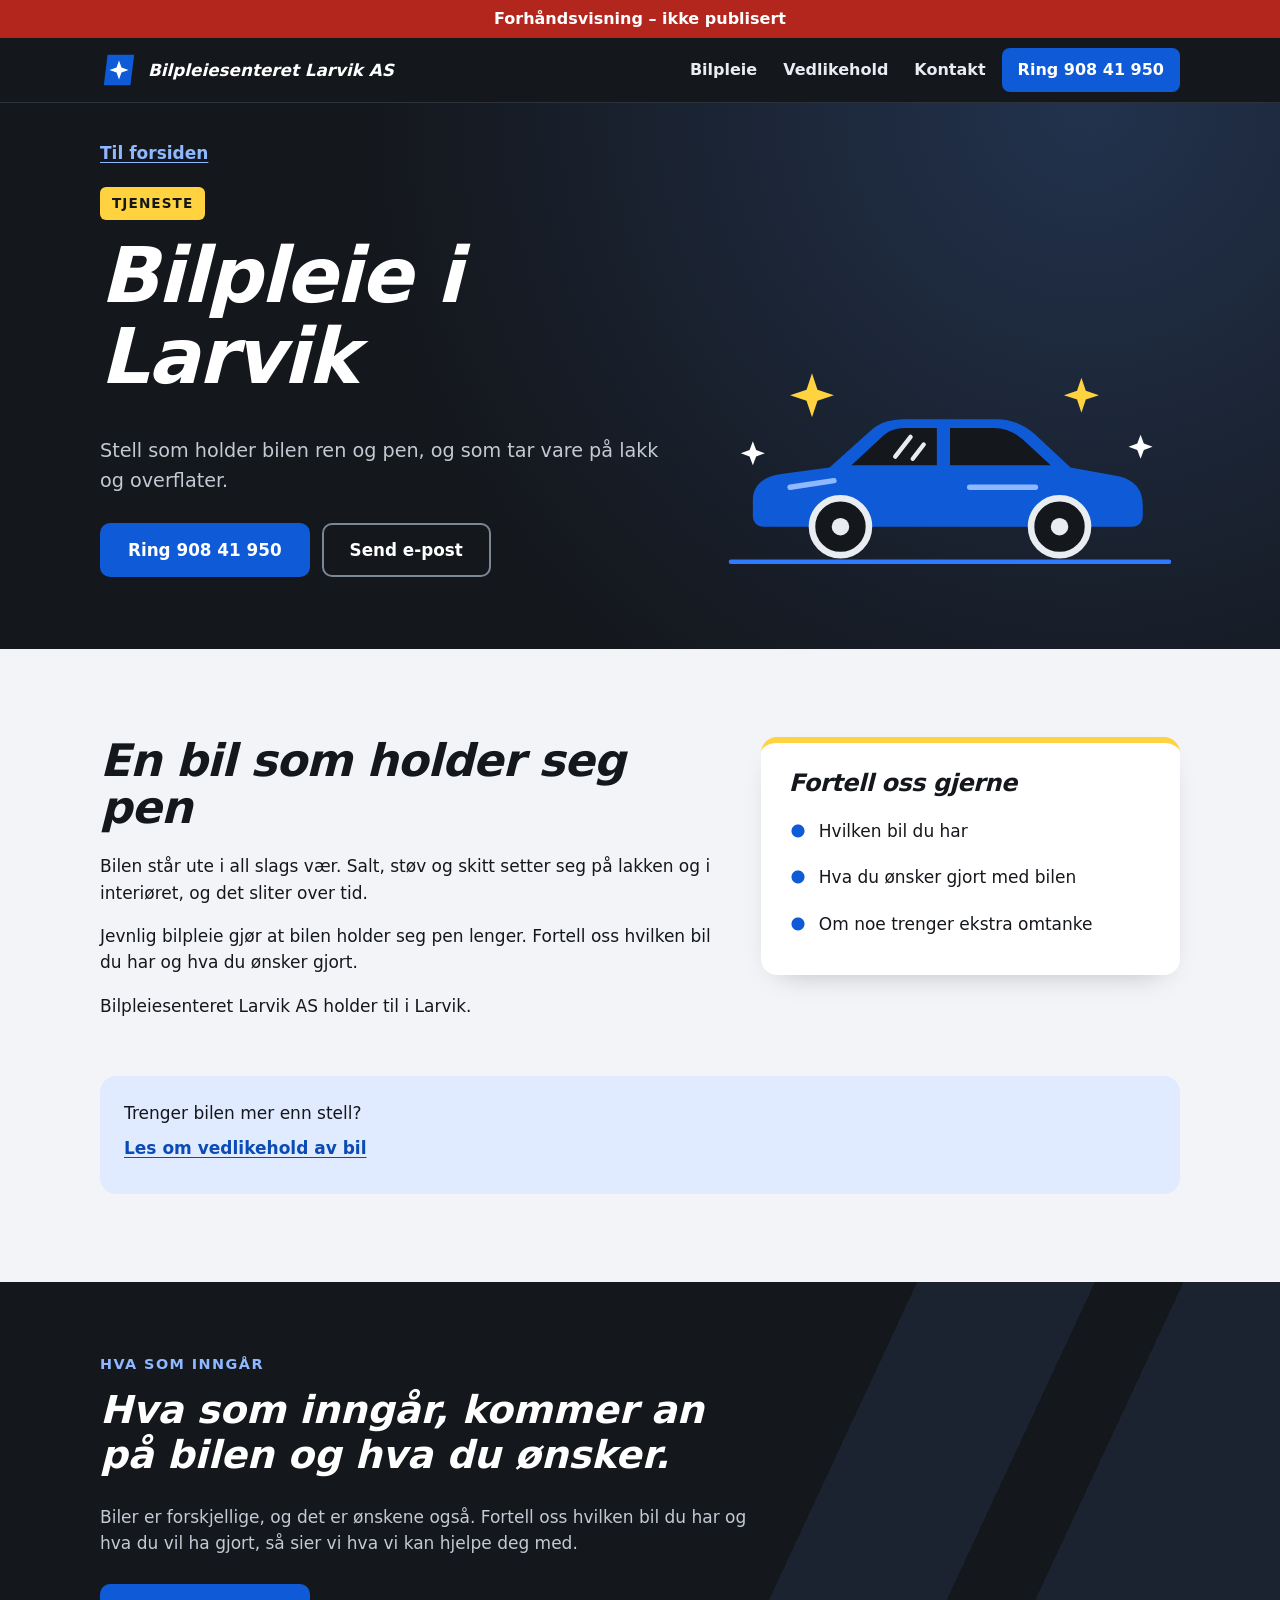
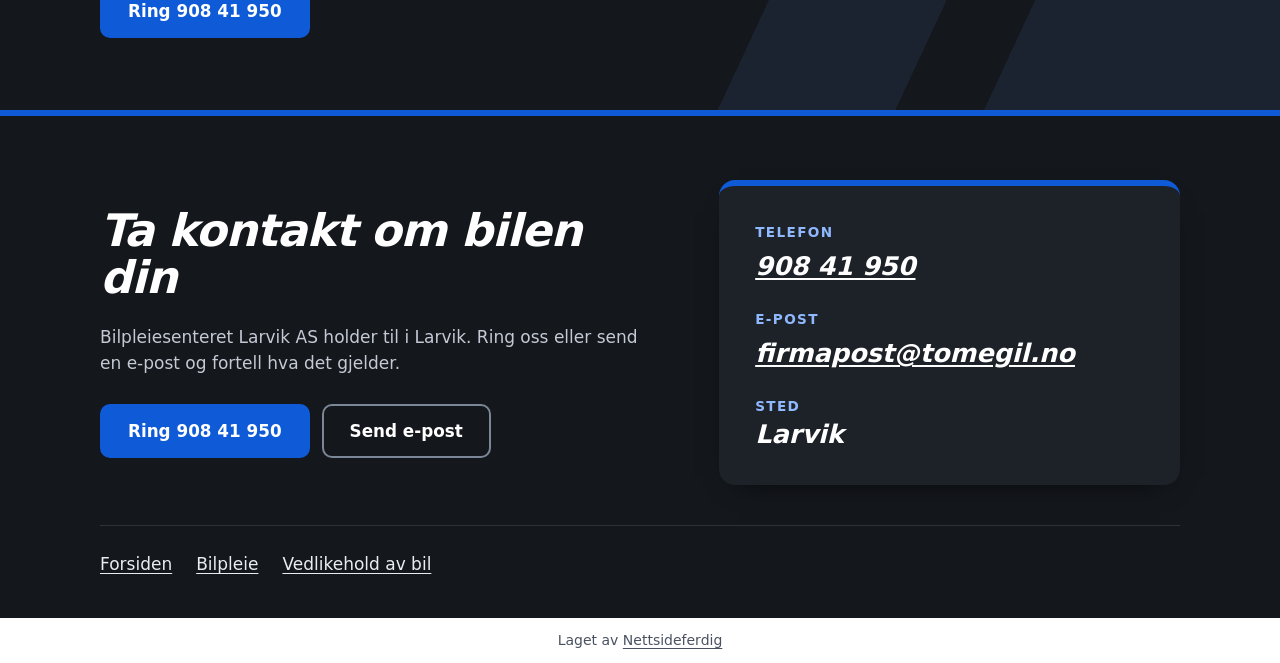
==== commit c5b38c42: "Forhåndsvisning" ====
--- a/tjenester/bilpleie/index.html
+++ b/tjenester/bilpleie/index.html
@@ -22,11 +22,11 @@
 </head>
 <body>
 <div class="forhandsstripe">Forhåndsvisning – ikke publisert</div>
-<header class="natt topp"><div class="bane topp-rad"><a class="logo" href="../../"><svg viewBox="0 0 40 40" aria-hidden="true"><path d="M8 4h28l-4 32H4z" fill="#0f5bd7"/><path d="M20 10l2.6 7.4L30 20l-7.4 2.6L20 30l-2.6-7.4L10 20l7.4-2.6z" fill="#fff"/></svg><span>Bilpleiesenteret Larvik AS</span></a><nav class="meny" aria-label="Hovedmeny"><a href="../../tjenester/bilpleie/">Bilpleie</a><a href="../../tjenester/vedlikehold-av-bil/">Vedlikehold</a><a href="#kontakt">Kontakt</a><a class="ring" href="tel:90841950">Ring oss</a></nav></div></header>
+<header class="natt topp"><div class="bane topp-rad"><a class="logo" href="../../"><svg viewBox="0 0 40 40" aria-hidden="true"><path d="M8 4h28l-4 32H4z" fill="#0f5bd7"/><path d="M20 10l2.6 7.4L30 20l-7.4 2.6L20 30l-2.6-7.4L10 20l7.4-2.6z" fill="#fff"/></svg><span>Bilpleiesenteret Larvik AS</span></a><nav class="meny" aria-label="Hovedmeny"><a href="../../tjenester/bilpleie/">Bilpleie</a><a href="../../tjenester/vedlikehold-av-bil/">Vedlikehold</a><a href="#kontakt">Kontakt</a><a class="ring" href="tel:90841950">Ring 908 41 950</a></nav></div></header>
 <main>
-<section class="natt side-hode"><div class="bane hode-rute"><div><a class="tilbake" href="../../">Til forsiden</a><div><span class="stikk">Tjeneste</span></div><h1>Bilpleie i Larvik</h1><p class="ingress">Stell som holder bilen ren og pen, og som tar vare på lakk og overflater.</p><div class="knapper"><a class="knapp" href="tel:90841950">Ring oss</a><a class="knapp knapp-glass" href="mailto:firmapost@tomegil.no">Send e-post</a></div></div><div class="hode-bil" aria-hidden="true"><svg viewBox="0 0 420 200"><path d="M84 14l5 15 15 5-15 5-5 15-5-15-15-5 15-5z" fill="#ffd23f"/><path d="M330 18l4 12 12 4-12 4-4 12-4-12-12-4 12-4z" fill="#ffd23f"/><path d="M384 70l3 8 8 3-8 3-3 8-3-8-8-3 8-3z" fill="#fff"/><path d="M30 76l3 8 8 3-8 3-3 8-3-8-8-3 8-3z" fill="#fff"/><path d="M30 130c0-14 10-22 26-24l44-6 38-34c8-7 18-10 30-10h84c14 0 26 5 36 14l32 30 44 8c14 3 22 12 22 26v10c0 6-4 10-10 10H40c-6 0-10-4-10-10z" fill="#0f5bd7"/><path d="M150 70c5-4 11-6 18-6h30v34h-78zM210 64h40c10 0 19 4 26 10l26 24h-92z" fill="#14171c"/><path d="M64 118l40-6M228 118l60 0" stroke="#8fb8ff" stroke-width="5" stroke-linecap="round" fill="none"/><path d="M160 90l14-18M176 92l10-13" stroke="#e9edf2" stroke-width="4" stroke-linecap="round" fill="none"/><circle cx="110" cy="154" r="26" fill="#14171c" stroke="#e9edf2" stroke-width="6"/><circle cx="110" cy="154" r="8" fill="#e9edf2"/><circle cx="310" cy="154" r="26" fill="#14171c" stroke="#e9edf2" stroke-width="6"/><circle cx="310" cy="154" r="8" fill="#e9edf2"/><path d="M10 186h400" stroke="#2f7bff" stroke-width="4" stroke-linecap="round" fill="none"/></svg></div></div></section><section class="del"><div class="bane"><div class="to"><div><h2>En bil som holder seg pen</h2><p>Bilen står ute i all slags vær. Salt, støv og skitt setter seg på lakken og i interiøret, og det sliter over tid.</p><p>Jevnlig bilpleie gjør at bilen holder seg pen lenger. Fortell oss hvilken bil du har og hva du ønsker gjort.</p><p>Bilpleiesenteret Larvik AS holder til i Larvik.</p></div><aside class="boks"><h3>Fortell oss gjerne</h3><ul><li>Hvilken bil du har</li><li>Hva du ønsker gjort med bilen</li><li>Om noe trenger ekstra omtanke</li></ul></aside></div><div class="annen"><p>Trenger bilen mer enn stell?</p><a class="videre" href="../../tjenester/vedlikehold-av-bil/">Les om vedlikehold av bil</a></div></div></section>
+<section class="natt side-hode"><div class="bane hode-rute"><div><a class="tilbake" href="../../">Til forsiden</a><div><span class="stikk">Tjeneste</span></div><h1>Bilpleie i Larvik</h1><p class="ingress">Stell som holder bilen ren og pen, og som tar vare på lakk og overflater.</p><div class="knapper"><a class="knapp" href="tel:90841950">Ring 908 41 950</a><a class="knapp knapp-glass" href="mailto:firmapost@tomegil.no">Send e-post</a></div></div><div class="hode-bil" aria-hidden="true"><svg viewBox="0 0 420 200"><path d="M84 14l5 15 15 5-15 5-5 15-5-15-15-5 15-5z" fill="#ffd23f"/><path d="M330 18l4 12 12 4-12 4-4 12-4-12-12-4 12-4z" fill="#ffd23f"/><path d="M384 70l3 8 8 3-8 3-3 8-3-8-8-3 8-3z" fill="#fff"/><path d="M30 76l3 8 8 3-8 3-3 8-3-8-8-3 8-3z" fill="#fff"/><path d="M30 130c0-14 10-22 26-24l44-6 38-34c8-7 18-10 30-10h84c14 0 26 5 36 14l32 30 44 8c14 3 22 12 22 26v10c0 6-4 10-10 10H40c-6 0-10-4-10-10z" fill="#0f5bd7"/><path d="M150 70c5-4 11-6 18-6h30v34h-78zM210 64h40c10 0 19 4 26 10l26 24h-92z" fill="#14171c"/><path d="M64 118l40-6M228 118l60 0" stroke="#8fb8ff" stroke-width="5" stroke-linecap="round" fill="none"/><path d="M160 90l14-18M176 92l10-13" stroke="#e9edf2" stroke-width="4" stroke-linecap="round" fill="none"/><circle cx="110" cy="154" r="26" fill="#14171c" stroke="#e9edf2" stroke-width="6"/><circle cx="110" cy="154" r="8" fill="#e9edf2"/><circle cx="310" cy="154" r="26" fill="#14171c" stroke="#e9edf2" stroke-width="6"/><circle cx="310" cy="154" r="8" fill="#e9edf2"/><path d="M10 186h400" stroke="#2f7bff" stroke-width="4" stroke-linecap="round" fill="none"/></svg></div></div></section><section class="del"><div class="bane"><div class="to"><div><h2>En bil som holder seg pen</h2><p>Bilen står ute i all slags vær. Salt, støv og skitt setter seg på lakken og i interiøret, og det sliter over tid.</p><p>Jevnlig bilpleie gjør at bilen holder seg pen lenger. Fortell oss hvilken bil du har og hva du ønsker gjort.</p><p>Bilpleiesenteret Larvik AS holder til i Larvik.</p></div><aside class="boks"><h3>Fortell oss gjerne</h3><ul><li>Hvilken bil du har</li><li>Hva du ønsker gjort med bilen</li><li>Om noe trenger ekstra omtanke</li></ul></aside></div><div class="annen"><p>Trenger bilen mer enn stell?</p><a class="videre" href="../../tjenester/vedlikehold-av-bil/">Les om vedlikehold av bil</a></div></div></section><section class="natt om"><div class="bane"><h2 class="merke-tekst">Hva som inngår</h2><p class="om-stort">Hva som inngår, kommer an på bilen og hva du ønsker.</p><p>Biler er forskjellige, og det er ønskene også. Fortell oss hvilken bil du har og hva du vil ha gjort, så sier vi hva vi kan hjelpe deg med.</p><div class="knapper"><a class="knapp" href="tel:90841950">Ring 908 41 950</a></div></div></section>
 </main>
-<footer class="natt bunn" id="kontakt"><div class="bane"><h2>Ta kontakt om bilen din</h2><p>Bilpleiesenteret Larvik AS holder til i Larvik. Ring oss eller send en e-post og fortell hva det gjelder.</p><div class="knapper"><a class="knapp" href="tel:90841950">Ring oss</a><a class="knapp knapp-glass" href="mailto:firmapost@tomegil.no">Send e-post</a></div><nav aria-label="Sider"><ul class="bunn-lenker"><li><a href="../../">Forsiden</a></li><li><a href="../../tjenester/bilpleie/">Bilpleie</a></li><li><a href="../../tjenester/vedlikehold-av-bil/">Vedlikehold av bil</a></li></ul></nav></div></footer>
+<footer class="natt bunn" id="kontakt"><div class="bane"><div class="bunn-rute"><div><h2>Ta kontakt om bilen din</h2><p>Bilpleiesenteret Larvik AS holder til i Larvik. Ring oss eller send en e-post og fortell hva det gjelder.</p><div class="knapper"><a class="knapp" href="tel:90841950">Ring 908 41 950</a><a class="knapp knapp-glass" href="mailto:firmapost@tomegil.no">Send e-post</a></div></div><div class="kontakt-kort"><dl><div><dt>Telefon</dt><dd><a href="tel:90841950">908 41 950</a></dd></div><div><dt>E-post</dt><dd><a href="mailto:firmapost@tomegil.no">firmapost@tomegil.no</a></dd></div><div><dt>Sted</dt><dd>Larvik</dd></div></dl></div></div><nav aria-label="Sider"><ul class="bunn-lenker"><li><a href="../../">Forsiden</a></li><li><a href="../../tjenester/bilpleie/">Bilpleie</a></li><li><a href="../../tjenester/vedlikehold-av-bil/">Vedlikehold av bil</a></li></ul></nav></div></footer>
 <p class="nf-byra">Laget av <a href="https://nettsideferdig.no/">Nettsideferdig</a></p>
 </body>
 </html>
--- a/style.css
+++ b/style.css
@@ -45,7 +45,7 @@
 .nf-skjema .nf-info { font-size: 0.875rem; color: #555; }
 
 /* Designet */
-*{box-sizing:border-box}body{margin:0;font-family:system-ui,Segoe UI,Helvetica,Arial,sans-serif;font-size:17px;line-height:1.55;color:#14171c;background:#f2f4f7}h1,h2,h3{font-weight:800;font-style:italic;line-height:1.05;margin:0 0 .5em;letter-spacing:-.02em}h1{font-size:clamp(2.2rem,8.5vw,4.8rem)}h2{font-size:clamp(1.7rem,5.5vw,2.8rem)}h3{font-size:1.5rem}p{margin:0 0 1em;max-width:60ch}a{color:#0b4bb5;text-underline-offset:3px}a:focus-visible,summary:focus-visible{outline:3px solid #0f5bd7;outline-offset:3px;border-radius:6px}.natt a:focus-visible{outline-color:#ffd23f}svg{display:block;width:100%;height:auto}.bane{max-width:1120px;margin:0 auto;padding-left:20px;padding-right:20px}.natt{background:#14171c;color:#e9edf2}.natt h1,.natt h2,.natt h3{color:#fff}.natt p{color:#c3cad4}.topp{border-bottom:1px solid #2b323c}.topp-rad{display:flex;flex-wrap:wrap;align-items:center;justify-content:space-between;gap:0 20px;padding-top:8px;padding-bottom:8px}.logo{display:inline-flex;align-items:center;gap:10px;min-height:48px;color:#fff;text-decoration:none;font-weight:800;font-style:italic;font-size:1.05rem}.logo svg{width:38px;flex:none}.meny{display:flex;flex-wrap:wrap;align-items:center;gap:4px}.meny a{display:inline-flex;align-items:center;min-height:44px;padding:0 8px;color:#e9edf2;text-decoration:none;font-weight:600;font-size:.9rem}.meny a:first-child{padding-left:0}.meny a:hover{color:#8fb8ff}.meny .ring{background:#0f5bd7;color:#fff;border-radius:8px;padding:0 12px}.meny .ring:hover{background:#0b4bb5;color:#fff}.stikk{display:inline-block;margin:0 0 16px;padding:6px 12px;border-radius:6px;background:#ffd23f;color:#14171c;font-weight:800;font-size:.85rem;letter-spacing:.08em;text-transform:uppercase}.natt .stikk{color:#14171c}.ingress{font-size:1.2rem}.knapper{display:flex;flex-wrap:wrap;gap:12px;margin-top:1.6em}.knapp{display:inline-flex;align-items:center;justify-content:center;min-height:54px;padding:0 28px;border-radius:10px;background:#0f5bd7;color:#fff;font-weight:800;text-decoration:none;font-size:1.05rem}.knapp:hover{background:#0b4bb5}.knapp-glass{background:transparent;color:#fff;box-shadow:inset 0 0 0 2px #7b8796}.knapp-glass:hover{background:#1d2229}.videre{display:inline-flex;align-items:center;min-height:44px;font-weight:700}.hero{padding:40px 0 48px;background:radial-gradient(circle at 80% 20%,#22324d 0,#14171c 60%)}.hero-rute{display:grid;gap:24px}.hero-bil{max-width:620px;width:100%;margin-left:auto}.del{padding:64px 0}.kort-rute{display:grid;gap:20px;margin-top:28px}.kort{background:#fff;border-radius:16px;padding:28px;border-top:6px solid #0f5bd7;box-shadow:0 12px 30px -20px #14171c66;display:flex;flex-direction:column}.kort-gul{border-top-color:#ffd23f}.kort svg{width:56px;margin-bottom:16px}.kort .videre{margin-top:auto}.om{padding:72px 0;background:linear-gradient(115deg,#14171c 0 62%,#1b2330 62% 74%,#14171c 74% 80%,#1b2330 80% 100%)}.natt .om-stort{font-size:clamp(1.5rem,4.8vw,2.4rem);font-weight:800;font-style:italic;line-height:1.15;color:#fff;max-width:24ch;margin:0 0 .7em}.natt .merke-tekst{color:#8fb8ff;font-size:.9rem;font-style:normal;font-weight:800;letter-spacing:.1em;text-transform:uppercase;margin:0 0 14px;line-height:1.4}.sjekk{list-style:none;margin:28px 0 0;padding:0;display:grid;gap:14px}.sjekk li{display:flex;align-items:center;gap:16px;background:#fff;border-radius:16px;padding:22px 24px;font-weight:700;font-size:1.1rem;line-height:1.3;box-shadow:0 12px 30px -20px #14171c66}.nr{display:inline-flex;align-items:center;justify-content:center;flex:none;width:48px;height:48px;border-radius:50%;background:#0f5bd7;color:#fff;font-weight:800;font-style:italic;font-size:1.3rem}.faq{margin-top:48px;max-width:760px}.faq details{background:#fff;border-radius:12px;padding:0 20px;margin-bottom:10px}.faq summary{padding:16px 0;font-weight:700;cursor:pointer}.bunn{padding:64px 0 32px;border-top:6px solid #0f5bd7}.bunn-lenker{list-style:none;margin:40px 0 0;padding:16px 0 0;border-top:1px solid #2b323c;display:flex;flex-wrap:wrap;gap:0 24px}.bunn-lenker a{display:inline-flex;align-items:center;min-height:44px;color:#e9edf2}.side-hode{padding:16px 0 48px;background:radial-gradient(circle at 85% 0,#22324d 0,#14171c 60%)}.hode-rute{display:grid;gap:28px}.hode-bil{max-width:460px;width:100%}.tilbake{display:inline-flex;align-items:center;min-height:44px;color:#8fb8ff;font-weight:600;margin-bottom:12px}.to{display:grid;gap:32px}.boks{background:#fff;border-radius:16px;padding:28px;border-top:6px solid #ffd23f;box-shadow:0 12px 30px -20px #14171c66}.boks ul{list-style:none;margin:0;padding:0}.boks li{padding:10px 0 10px 30px;background:radial-gradient(circle at 9px 1.35em,#0f5bd7 6px,transparent 7px)}.annen{margin-top:40px;background:#e1ebff;border-radius:16px;padding:24px}.annen p{margin:0}.melding{padding:56px 20px;max-width:680px;margin:0 auto}.nf-skjema label{display:block;font-weight:700;margin-bottom:6px}.nf-skjema input,.nf-skjema textarea{width:100%;padding:12px;border:1px solid #7b8796;border-radius:10px;font:inherit;background:#fff}.nf-skjema .nf-felt{margin-bottom:16px}.nf-skjema .knapp{border:0;cursor:pointer}@media(min-width:760px){.meny{gap:4px 6px}.meny a{font-size:1rem;padding:0 10px}.meny .ring{padding:0 16px}.hero{padding:72px 0 80px}.hero-rute{grid-template-columns:1fr 1fr;align-items:end}.side-hode{padding:28px 0 72px}.hode-rute{grid-template-columns:1.1fr .9fr;align-items:end}.hode-bil{margin-left:auto}.kort-rute{grid-template-columns:1fr 1fr}.sjekk{grid-template-columns:repeat(3,1fr)}.sjekk li{flex-direction:column;align-items:flex-start;padding:28px;min-height:150px}.to{grid-template-columns:1.2fr .8fr;align-items:start}.del{padding:88px 0}.kort{padding:36px}}
+*{box-sizing:border-box}body{margin:0;font-family:system-ui,Segoe UI,Helvetica,Arial,sans-serif;font-size:17px;line-height:1.55;color:#14171c;background:#f2f4f7}h1,h2,h3{font-weight:800;font-style:italic;line-height:1.05;margin:0 0 .5em;letter-spacing:-.02em}h1{font-size:clamp(2.2rem,8.5vw,4.8rem)}h2{font-size:clamp(1.7rem,5.5vw,2.8rem)}h3{font-size:1.5rem}p{margin:0 0 1em;max-width:60ch}a{color:#0b4bb5;text-underline-offset:3px}a:focus-visible,summary:focus-visible{outline:3px solid #0f5bd7;outline-offset:3px;border-radius:6px}.natt a:focus-visible{outline-color:#ffd23f}svg{display:block;width:100%;height:auto}.bane{max-width:1120px;margin:0 auto;padding-left:20px;padding-right:20px}.natt{background:#14171c;color:#e9edf2}.natt h1,.natt h2,.natt h3{color:#fff}.natt p{color:#c3cad4}.topp{border-bottom:1px solid #2b323c}.topp-rad{display:flex;flex-wrap:wrap;align-items:center;justify-content:space-between;gap:0 20px;padding-top:8px;padding-bottom:8px}.logo{display:inline-flex;align-items:center;gap:10px;min-height:48px;color:#fff;text-decoration:none;font-weight:800;font-style:italic;font-size:1.05rem}.logo svg{width:38px;flex:none}.meny{display:flex;flex-wrap:wrap;align-items:center;gap:4px}.meny a{display:inline-flex;align-items:center;min-height:44px;padding:0 8px;color:#e9edf2;text-decoration:none;font-weight:600;font-size:.9rem}.meny a:first-child{padding-left:0}.meny a:hover{color:#8fb8ff}.meny .ring{background:#0f5bd7;color:#fff;border-radius:8px;padding:0 12px;font-weight:800;white-space:nowrap}.meny .ring:hover{background:#0b4bb5;color:#fff}.stikk{display:inline-block;margin:0 0 16px;padding:6px 12px;border-radius:6px;background:#ffd23f;color:#14171c;font-weight:800;font-size:.85rem;letter-spacing:.08em;text-transform:uppercase}.natt .stikk{color:#14171c}.ingress{font-size:1.2rem}.knapper{display:flex;flex-wrap:wrap;gap:12px;margin-top:1.6em}.knapp{display:inline-flex;align-items:center;justify-content:center;text-align:center;min-height:54px;padding:8px 28px;border-radius:10px;background:#0f5bd7;color:#fff;font-weight:800;text-decoration:none;font-size:1.05rem}.knapp:hover{background:#0b4bb5}.knapp-glass{background:transparent;color:#fff;box-shadow:inset 0 0 0 2px #7b8796}.knapp-glass:hover{background:#1d2229}.videre{display:inline-flex;align-items:center;min-height:44px;font-weight:700}.hero{padding:40px 0 48px;background:radial-gradient(circle at 80% 20%,#22324d 0,#14171c 60%)}.hero-rute{display:grid;gap:24px}.hero-bil{max-width:620px;width:100%;margin-left:auto}.del{padding:64px 0}.kort-rute{display:grid;gap:20px;margin-top:28px}.kort{background:#fff;border-radius:16px;padding:28px;border-top:6px solid #0f5bd7;box-shadow:0 12px 30px -20px #14171c66;display:flex;flex-direction:column}.kort-gul{border-top-color:#ffd23f}.kort svg{width:56px;margin-bottom:16px}.kort .videre{margin-top:auto}.om{padding:72px 0;background:linear-gradient(115deg,#14171c 0 62%,#1b2330 62% 74%,#14171c 74% 80%,#1b2330 80% 100%)}.natt .om-stort{font-size:clamp(1.5rem,4.8vw,2.4rem);font-weight:800;font-style:italic;line-height:1.15;color:#fff;max-width:24ch;margin:0 0 .7em}.natt .merke-tekst{color:#8fb8ff;font-size:.9rem;font-style:normal;font-weight:800;letter-spacing:.1em;text-transform:uppercase;margin:0 0 14px;line-height:1.4}.sjekk{list-style:none;margin:28px 0 0;padding:0;display:grid;gap:14px}.sjekk li{display:flex;align-items:flex-start;gap:16px;background:#fff;border-radius:16px;padding:22px 24px;box-shadow:0 12px 30px -20px #14171c66}.sjekk-tekst{display:grid;gap:6px}.sjekk-tekst strong{font-weight:800;font-size:1.15rem;line-height:1.3}.sjekk-mer{color:#3d4653;font-size:1rem;line-height:1.5}.nr{display:inline-flex;align-items:center;justify-content:center;flex:none;width:48px;height:48px;border-radius:50%;background:#0f5bd7;color:#fff;font-weight:800;font-style:italic;font-size:1.3rem}.faq{margin-top:48px}.faq-rute{display:grid;gap:10px}.faq details{background:#fff;border-radius:12px;padding:0 20px}.faq summary{padding:16px 0;font-weight:700;cursor:pointer}.bunn{padding:64px 0 32px;border-top:6px solid #0f5bd7}.kontakt-kort{margin-top:36px;background:#1d2229;border-radius:16px;padding:28px;border-top:6px solid #0f5bd7;box-shadow:0 12px 30px -20px #000}.kontakt-kort dl{margin:0;display:grid;gap:20px}.kontakt-kort dt{color:#8fb8ff;font-size:.85rem;font-weight:800;letter-spacing:.1em;text-transform:uppercase}.kontakt-kort dd{margin:2px 0 0;color:#fff;font-weight:800;font-style:italic;font-size:clamp(1.25rem,5vw,1.6rem);line-height:1.2;overflow-wrap:anywhere}.kontakt-kort a{display:inline-flex;align-items:center;min-height:44px;color:#fff}.kontakt-kort a:hover{color:#8fb8ff}.bunn-lenker{list-style:none;margin:40px 0 0;padding:16px 0 0;border-top:1px solid #2b323c;display:flex;flex-wrap:wrap;gap:0 24px}.bunn-lenker a{display:inline-flex;align-items:center;min-height:44px;color:#e9edf2}.side-hode{padding:16px 0 48px;background:radial-gradient(circle at 85% 0,#22324d 0,#14171c 60%)}.hode-rute{display:grid;gap:28px}.hode-bil{max-width:460px;width:100%}.tilbake{display:inline-flex;align-items:center;min-height:44px;color:#8fb8ff;font-weight:600;margin-bottom:12px}.to{display:grid;gap:32px}.boks{background:#fff;border-radius:16px;padding:28px;border-top:6px solid #ffd23f;box-shadow:0 12px 30px -20px #14171c66}.boks ul{list-style:none;margin:0;padding:0}.boks li{padding:10px 0 10px 30px;background:radial-gradient(circle at 9px 1.35em,#0f5bd7 6px,transparent 7px)}.annen{margin-top:40px;background:#e1ebff;border-radius:16px;padding:24px}.annen p{margin:0}.melding{padding:56px 20px;max-width:680px;margin:0 auto}.nf-skjema label{display:block;font-weight:700;margin-bottom:6px}.nf-skjema input,.nf-skjema textarea{width:100%;padding:12px;border:1px solid #7b8796;border-radius:10px;font:inherit;background:#fff}.nf-skjema .nf-felt{margin-bottom:16px}.nf-skjema .knapp{border:0;cursor:pointer}@media(min-width:760px){.meny{gap:4px 6px}.meny a{font-size:1rem;padding:0 10px}.meny .ring{padding:0 16px}.hero{padding:72px 0 80px}.hero-rute{grid-template-columns:1fr 1fr;align-items:end}.side-hode{padding:28px 0 72px}.hode-rute{grid-template-columns:1.1fr .9fr;align-items:end}.hode-bil{margin-left:auto}.kort-rute{grid-template-columns:1fr 1fr}.sjekk{grid-template-columns:repeat(3,1fr)}.sjekk li{flex-direction:column;padding:28px}.faq-rute{grid-template-columns:1fr 1fr;gap:14px 20px;align-items:start}.to{grid-template-columns:1.2fr .8fr;align-items:start}.del{padding:88px 0}.kort{padding:36px}}@media(min-width:900px){.bunn-rute{display:grid;grid-template-columns:1.1fr .9fr;gap:56px;align-items:center}.kontakt-kort{margin-top:0;padding:36px}}
 
 /* Fast fra Sidefabrikken */
 .forhandsstripe { display: block !important; position: relative !important; z-index: 2147483647 !important; background: #b3261e !important; color: #fff !important; text-align: center !important; padding: 0.5rem 1rem !important; font: 600 1rem/1.4 system-ui, sans-serif !important; visibility: visible !important; opacity: 1 !important; max-height: none !important; height: auto !important; min-height: 0 !important; overflow: visible !important; margin: 0 !important; top: auto !important; left: auto !important; right: auto !important; bottom: auto !important; width: auto !important; transform: none !important; clip-path: none !important; filter: none !important; text-indent: 0 !important; font-size: 1rem !important; }
